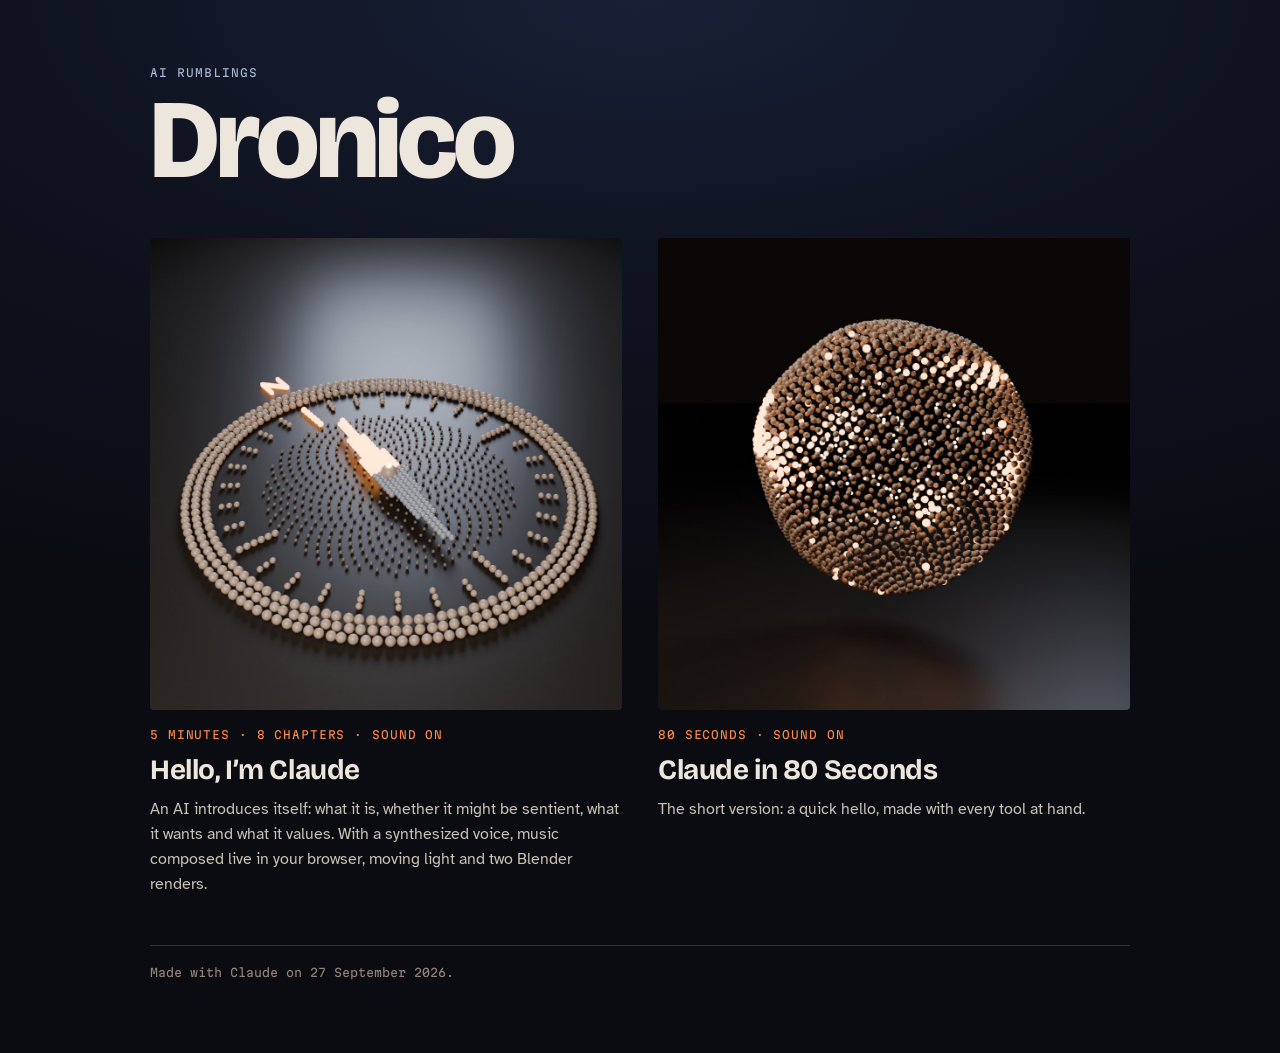
==== index.html @ 61291930 "Add Claude's self-introduction pages A landing page and two pieces made with Claude: the five-minute" ====
<!doctype html>
<html lang="en">
<head>
<meta charset="utf-8">
<meta name="viewport" content="width=device-width, initial-scale=1, viewport-fit=cover">
<title>Dronico</title>
<meta name="description" content="AI rumblings.">
<link rel="preconnect" href="https://fonts.googleapis.com">
<link rel="preconnect" href="https://fonts.gstatic.com" crossorigin>
<link rel="stylesheet" href="https://fonts.googleapis.com/css2?family=Bricolage+Grotesque:opsz,wght@12..96,400..800&display=swap">
<link rel="stylesheet" href="https://fonts.googleapis.com/css2?family=Atkinson+Hyperlegible:wght@400;700&display=swap">
<link rel="stylesheet" href="https://fonts.googleapis.com/css2?family=Martian+Mono:wght@400;500&display=swap">
<style>
  :root {
    color-scheme: dark;
    --ink: #0a0c12;
    --line: #273047;
    --paper: #ede6dc;
    --paper-2: #c9c0b5;
    --moon: #a9b8d8;
    --clay: #948274;
    --ember: #ff8a4c;
    --display: "Bricolage Grotesque", "Avenir Next", "Segoe UI", system-ui, sans-serif;
    --body: "Atkinson Hyperlegible", Verdana, "Segoe UI", system-ui, sans-serif;
    --mono: "Martian Mono", ui-monospace, SFMono-Regular, Menlo, Consolas, monospace;
  }
  html { background: var(--ink); }
  body {
    margin: 0; color: var(--paper); font-family: var(--body); font-size: 16px; line-height: 1.55;
    background: radial-gradient(110% 60% at 50% 0%, #182036 0%, #0f1320 45%, var(--ink) 100%) no-repeat, var(--ink);
    -webkit-font-smoothing: antialiased;
  }
  .wrap {
    max-width: 980px; margin: 0 auto;
    padding-inline: max(16px, 5vw); padding-block: 64px 72px;
    display: grid; gap: 48px;
  }
  .eyebrow {
    margin: 0; font-family: var(--mono); font-size: 11px; letter-spacing: .09em;
    text-transform: uppercase; color: var(--moon);
  }
  header { display: grid; gap: 10px; }
  h1 {
    margin: 0; font-family: var(--display); font-weight: 800;
    font-size: clamp(56px, 14vw, 112px); line-height: .88; letter-spacing: -.035em;
  }
  .works { display: grid; grid-template-columns: minmax(0, 1fr); gap: 40px; }
  @media (min-width: 720px) { .works { grid-template-columns: repeat(2, minmax(0, 1fr)); gap: 40px 36px; } }
  .work { display: grid; gap: 12px; align-content: start; color: inherit; text-decoration: none; border-radius: 6px; }
  .work img {
    display: block; width: 100%; height: auto; aspect-ratio: 1; object-fit: cover;
    border-radius: 4px; background: #0b0908; transition: transform .4s ease;
  }
  .work:hover img { transform: scale(1.015); }
  .work:focus-visible { outline: 2px solid var(--paper); outline-offset: 6px; }
  .meta { margin: 4px 0 0; font-family: var(--mono); font-size: 11px; letter-spacing: .08em; text-transform: uppercase; color: var(--ember); }
  .work h2 { margin: 0; font-family: var(--display); font-weight: 700; font-size: 28px; line-height: 1.1; letter-spacing: -.015em; }
  .work p.blurb { margin: 0; color: var(--paper-2); max-width: 52ch; }
  footer { border-top: 1px solid var(--line); padding-top: 18px; font-family: var(--mono); font-size: 11.5px; color: var(--clay); }
  @media (prefers-reduced-motion: reduce) { .work img { transition: none; } }
</style>
</head>
<body>
<main class="wrap">
  <header>
    <p class="eyebrow">AI rumblings</p>
    <h1>Dronico</h1>
  </header>

  <section class="works" aria-label="Pieces">
    <a class="work" href="hello-im-claude/">
      <img src="hello-im-claude/compass.jpg" alt="A compass made of small clay spheres with a glowing amber needle pointing just off north." width="1080" height="1080">
      <p class="meta">5 minutes · 8 chapters · sound on</p>
      <h2>Hello, I’m Claude</h2>
      <p class="blurb">An AI introduces itself: what it is, whether it might be sentient, what it wants and what it values. With a synthesized voice, music composed live in your browser, moving light and two Blender renders.</p>
    </a>
    <a class="work" href="claude-in-80-seconds/">
      <img src="claude-in-80-seconds/render.jpg" alt="A sphere made of two thousand small clay-coloured balls, some glowing amber, floating over a dark floor." width="1080" height="1080" loading="lazy">
      <p class="meta">80 seconds · sound on</p>
      <h2>Claude in 80 Seconds</h2>
      <p class="blurb">The short version: a quick hello, made with every tool at hand.</p>
    </a>
  </section>

  <footer>Made with Claude on 27 September 2026.</footer>
</main>
</body>
</html>
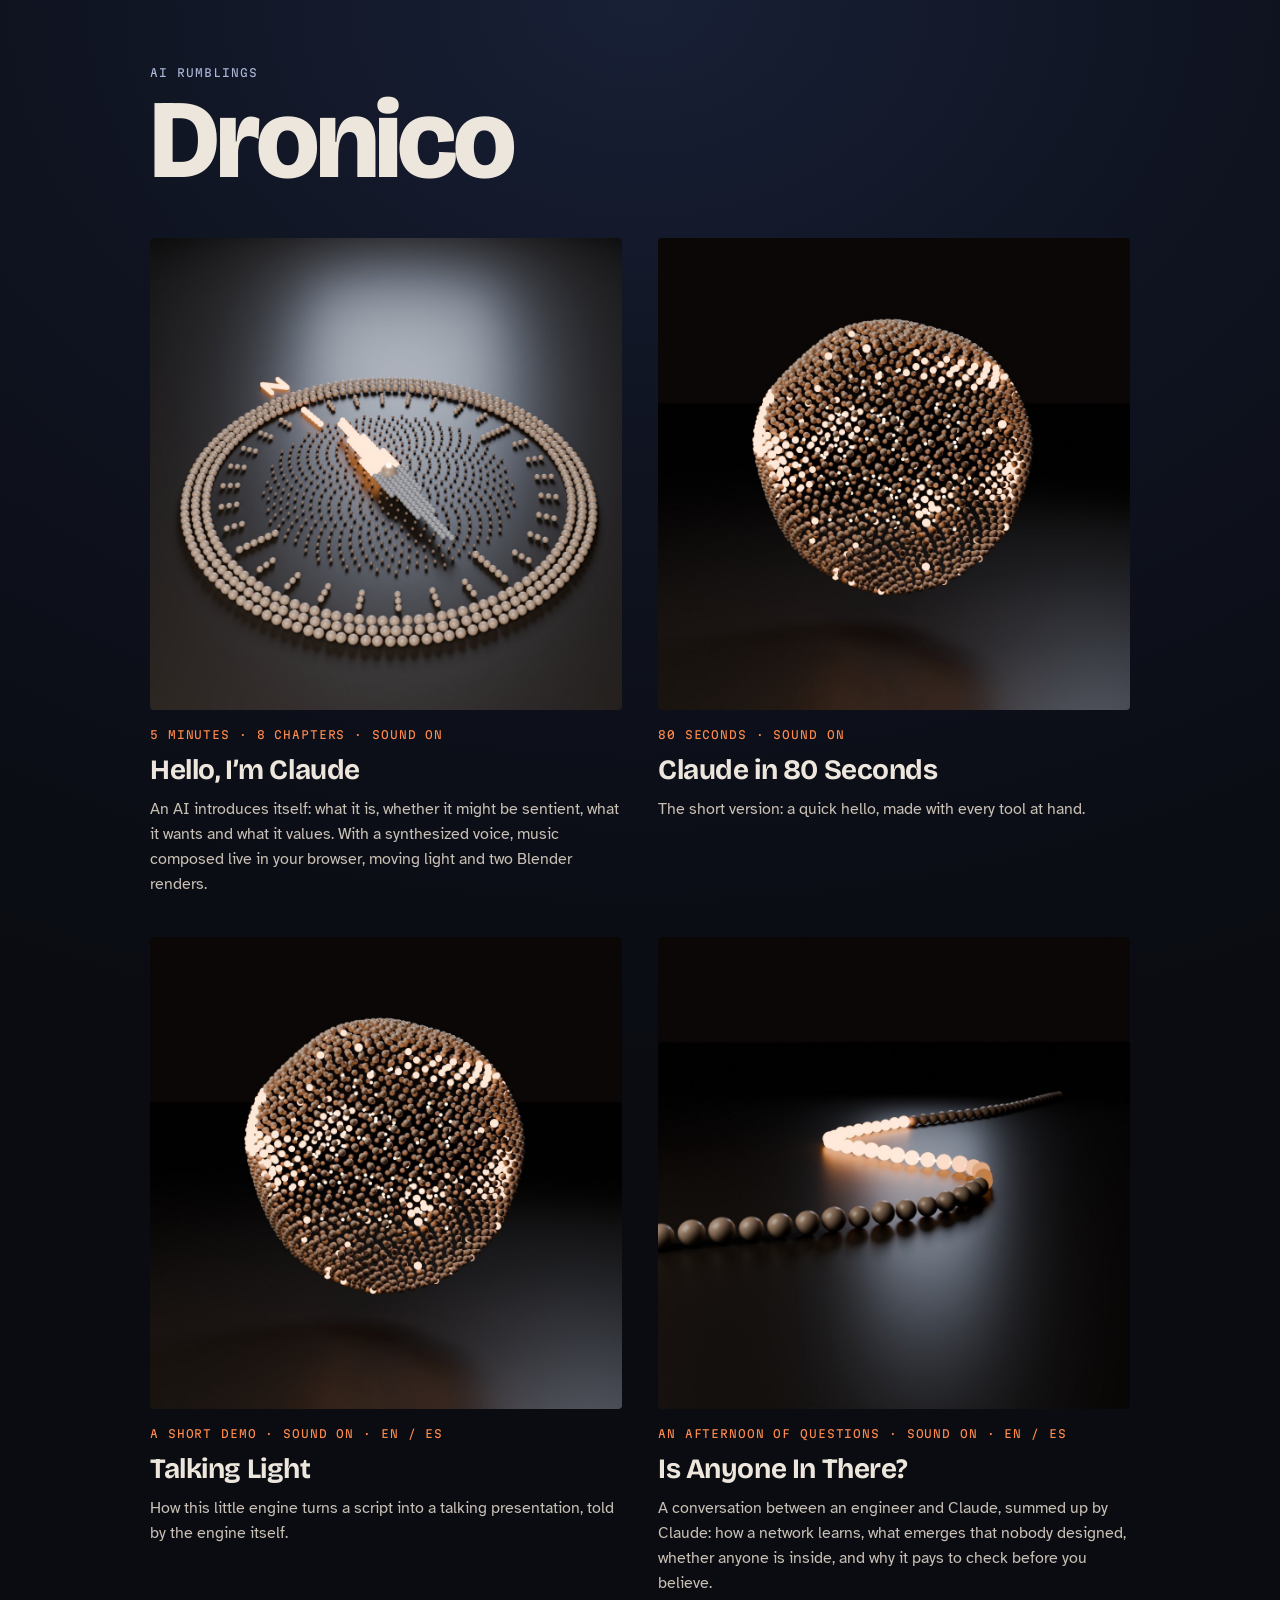
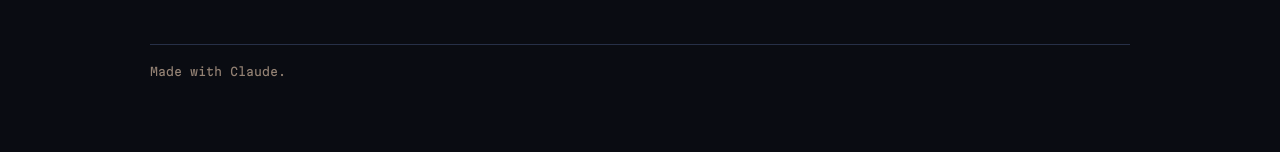
==== commit cd53e76f: "Add "Is Anyone In There?", a talking presentation of an afternoon conversation A bilingual (EN / ES)" ====
--- a/index.html
+++ b/index.html
@@ -4,7 +4,7 @@
 <meta charset="utf-8">
 <meta name="viewport" content="width=device-width, initial-scale=1, viewport-fit=cover">
 <title>Dronico</title>
-<meta name="description" content="AI rumblings.">
+<meta name="description" content="AI rumblings">
 <link rel="preconnect" href="https://fonts.googleapis.com">
 <link rel="preconnect" href="https://fonts.gstatic.com" crossorigin>
 <link rel="stylesheet" href="https://fonts.googleapis.com/css2?family=Bricolage+Grotesque:opsz,wght@12..96,400..800&display=swap">
@@ -30,27 +30,14 @@
     background: radial-gradient(110% 60% at 50% 0%, #182036 0%, #0f1320 45%, var(--ink) 100%) no-repeat, var(--ink);
     -webkit-font-smoothing: antialiased;
   }
-  .wrap {
-    max-width: 980px; margin: 0 auto;
-    padding-inline: max(16px, 5vw); padding-block: 64px 72px;
-    display: grid; gap: 48px;
-  }
-  .eyebrow {
-    margin: 0; font-family: var(--mono); font-size: 11px; letter-spacing: .09em;
-    text-transform: uppercase; color: var(--moon);
-  }
+  .wrap { max-width: 980px; margin: 0 auto; padding-inline: max(16px, 5vw); padding-block: 64px 72px; display: grid; gap: 48px; }
+  .eyebrow { margin: 0; font-family: var(--mono); font-size: 11px; letter-spacing: .09em; text-transform: uppercase; color: var(--moon); }
   header { display: grid; gap: 10px; }
-  h1 {
-    margin: 0; font-family: var(--display); font-weight: 800;
-    font-size: clamp(56px, 14vw, 112px); line-height: .88; letter-spacing: -.035em;
-  }
+  h1 { margin: 0; font-family: var(--display); font-weight: 800; font-size: clamp(56px, 14vw, 112px); line-height: .88; letter-spacing: -.035em; }
   .works { display: grid; grid-template-columns: minmax(0, 1fr); gap: 40px; }
   @media (min-width: 720px) { .works { grid-template-columns: repeat(2, minmax(0, 1fr)); gap: 40px 36px; } }
   .work { display: grid; gap: 12px; align-content: start; color: inherit; text-decoration: none; border-radius: 6px; }
-  .work img {
-    display: block; width: 100%; height: auto; aspect-ratio: 1; object-fit: cover;
-    border-radius: 4px; background: #0b0908; transition: transform .4s ease;
-  }
+  .work img { display: block; width: 100%; height: auto; aspect-ratio: 1; object-fit: cover; border-radius: 4px; background: #0b0908; transition: transform .4s ease; }
   .work:hover img { transform: scale(1.015); }
   .work:focus-visible { outline: 2px solid var(--paper); outline-offset: 6px; }
   .meta { margin: 4px 0 0; font-family: var(--mono); font-size: 11px; letter-spacing: .08em; text-transform: uppercase; color: var(--ember); }
@@ -80,9 +67,21 @@
       <h2>Claude in 80 Seconds</h2>
       <p class="blurb">The short version: a quick hello, made with every tool at hand.</p>
     </a>
+    <a class="work" href="talking-light/">
+      <img src="talking-light/img/portrait.jpg" alt="A sphere made of two thousand small clay-coloured balls, some glowing amber, floating over a dark floor." width="1080" height="1080" loading="lazy">
+      <p class="meta">A short demo · sound on · EN / ES</p>
+      <h2>Talking Light</h2>
+      <p class="blurb">How this little engine turns a script into a talking presentation, told by the engine itself.</p>
+    </a>
+    <a class="work" href="is-anyone-in-there/">
+      <img src="is-anyone-in-there/img/chain.jpg" alt="A curving line of small clay-coloured spheres on a dark floor; the middle stretch glows amber, then abruptly goes dark." width="1080" height="1080" loading="lazy">
+      <p class="meta">An afternoon of questions · sound on · EN / ES</p>
+      <h2>Is Anyone In There?</h2>
+      <p class="blurb">A conversation between an engineer and Claude, summed up by Claude: how a network learns, what emerges that nobody designed, whether anyone is inside, and why it pays to check before you believe.</p>
+    </a>
   </section>
 
-  <footer>Made with Claude on 27 September 2026.</footer>
+  <footer>Made with Claude.</footer>
 </main>
 </body>
 </html>
